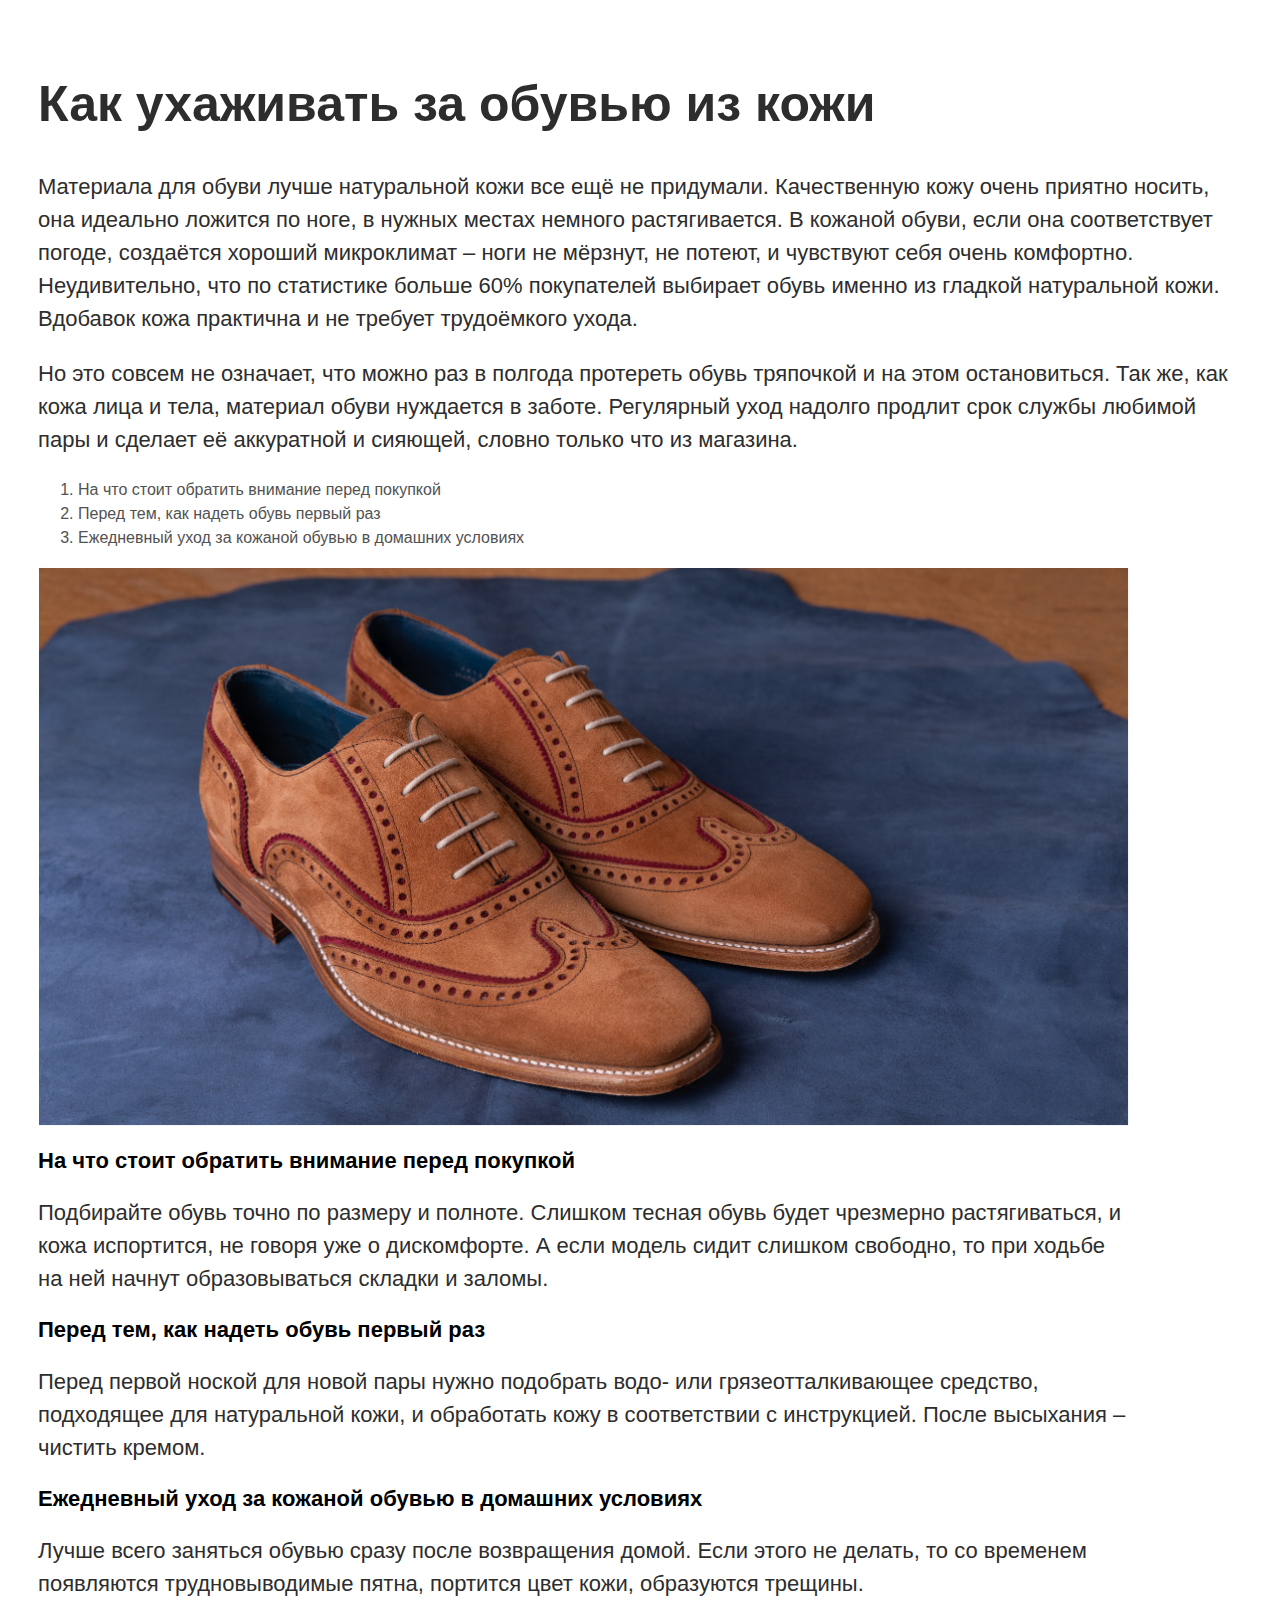
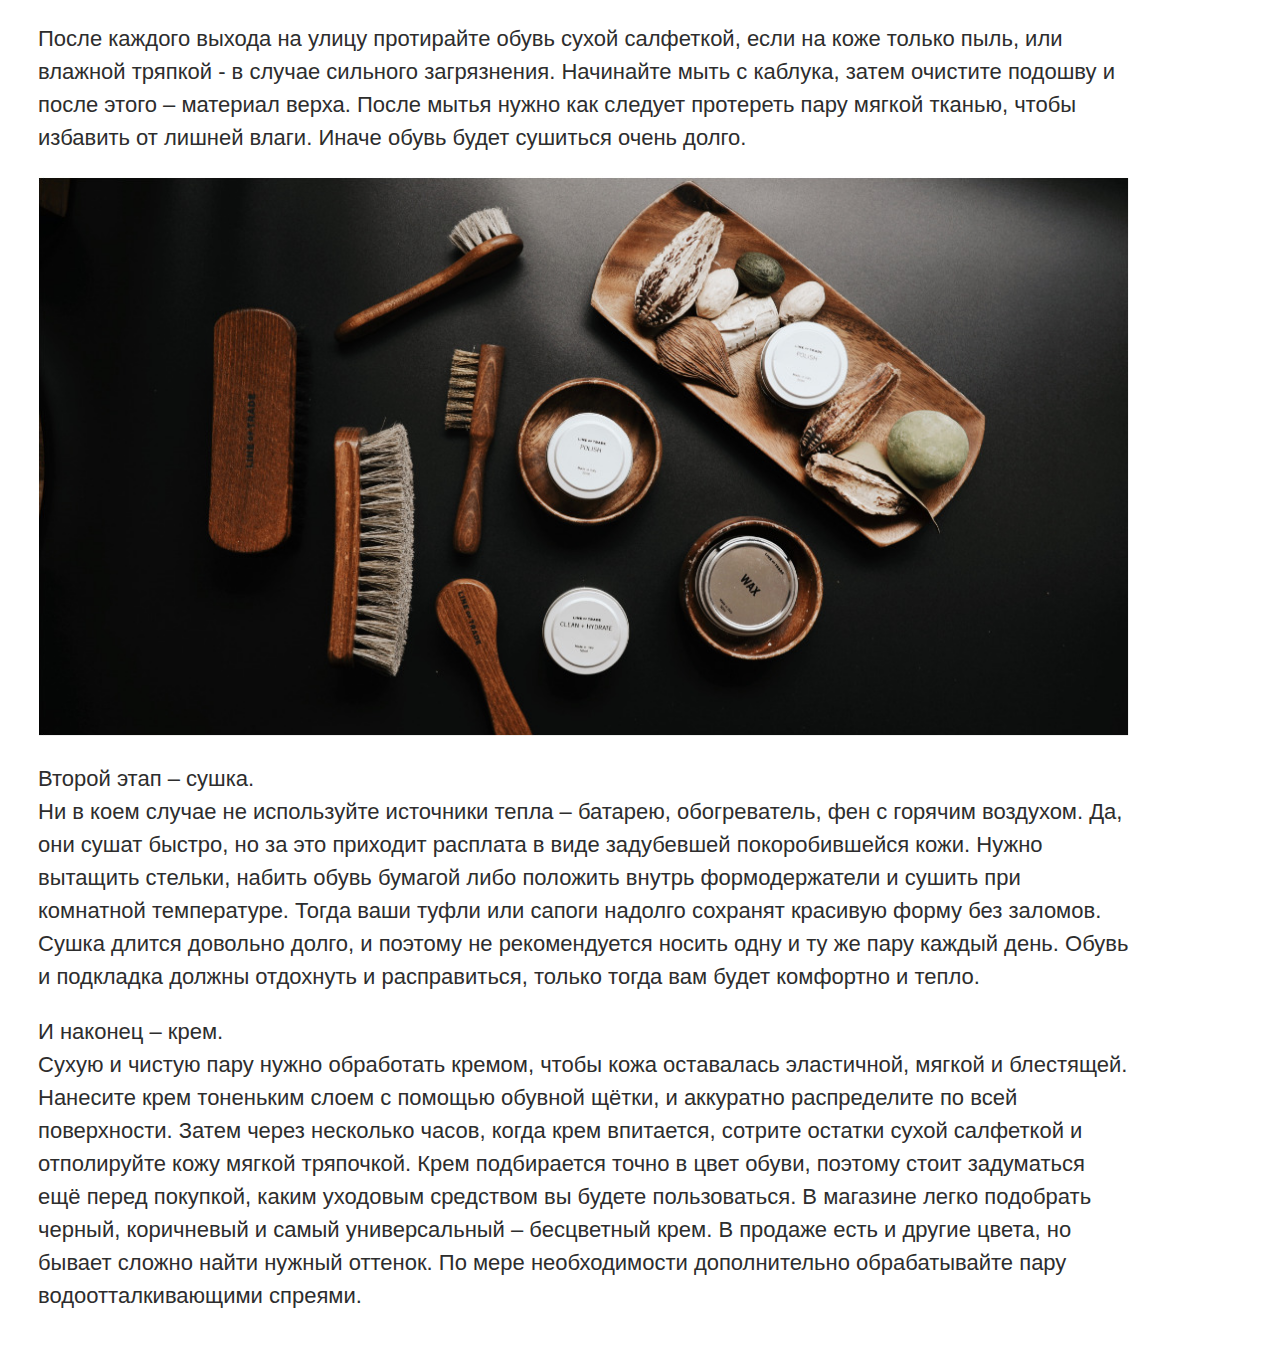
==== article.html @ 2ea7619c "init project" ====
<!DOCTYPE html>
<html lang="ru">
<head>
  <meta charset="UTF-8">
  <meta http-equiv="X-UA-Compatible" content="IE=edge">
  <meta name="viewport" content="width=device-width, initial-scale=1.0">
  <link rel="stylesheet" href="style.css">
  <title>ShopOnline</title>
</head>
<div class="wrapper">
  <body>
    <article>
      <h1>Как ухаживать за обувью из кожи</h1>
      <section>
        <p>Материала для обуви лучше натуральной кожи все ещё не придумали. Качественную кожу очень приятно носить, она идеально ложится по ноге, в нужных местах немного растягивается. В кожаной обуви, если она соответствует погоде, создаётся хороший микроклимат – ноги не мёрзнут, не потеют, и чувствуют себя очень комфортно. Неудивительно, что по статистике больше 60% покупателей выбирает обувь именно из гладкой натуральной кожи. Вдобавок кожа практична и не требует трудоёмкого ухода.</p>
        <p>Но это совсем не означает, что можно раз в полгода протереть обувь тряпочкой и на этом остановиться. Так же, как кожа лица и тела, материал обуви нуждается в заботе. Регулярный уход надолго продлит срок службы любимой пары и сделает её аккуратной и сияющей, словно только что из магазина.</p>
      </section>
      <section>
        <ol>
          <li>На что стоит обратить внимание перед покупкой</li>
          <li>Перед тем, как надеть обувь первый раз</li>
          <li>Ежедневный уход за кожаной обувью в домашних условиях</li>
        </ol>
        <img src="/img/Rectangle 5.jpg" alt="Обувь">
      </section>
      <div class="section">
        <section>
          <h2>На что стоит обратить внимание перед покупкой</h2>
          <p>Подбирайте обувь точно по размеру и полноте. Слишком тесная обувь будет чрезмерно растягиваться, и кожа испортится, не говоря уже о дискомфорте. А если модель сидит слишком свободно, то при ходьбе на ней начнут образовываться складки и заломы.</p>
        </section>
        <section>
          <h2>Перед тем, как надеть обувь первый раз</h2>
          <p>Перед первой ноской для новой пары нужно подобрать водо- или грязеотталкивающее средство, подходящее для натуральной кожи, и обработать кожу в соответствии с инструкцией. После высыхания – чистить кремом.</p>
        </section>
        <section>
          <h2>Ежедневный уход за кожаной обувью в домашних условиях</h2>
          <p>Лучше всего заняться обувью сразу после возвращения домой. Если этого не делать, то со временем появляются трудновыводимые пятна, портится цвет кожи, образуются трещины.</p>
          <p>После каждого выхода на улицу протирайте обувь сухой салфеткой, если на коже только пыль, или влажной тряпкой - в случае сильного загрязнения. Начинайте мыть с каблука, затем очистите подошву и после этого – материал верха. После мытья нужно как следует протереть пару мягкой тканью, чтобы избавить от лишней влаги. Иначе обувь будет сушиться очень долго.</p>
          <img src="/img/Rectangle 6.jpg" alt="Средства для ухода за обувью">
          <section>
            <p>Второй этап – сушка.
              <br> Ни в коем случае не используйте источники тепла – батарею, обогреватель, фен с горячим воздухом. Да, они сушат быстро, но за это приходит расплата в виде задубевшей покоробившейся кожи. Нужно вытащить стельки, набить обувь бумагой либо положить внутрь формодержатели и сушить при комнатной температуре. Тогда ваши туфли или сапоги надолго сохранят красивую форму без заломов. Сушка длится довольно долго, и поэтому не рекомендуется носить одну и ту же пару каждый день. Обувь и подкладка должны отдохнуть и расправиться, только тогда вам будет комфортно и тепло. </p>
            <p>И наконец – крем.
              <br> Сухую и чистую пару нужно обработать кремом, чтобы кожа оставалась эластичной, мягкой и блестящей. Нанесите крем тоненьким слоем с помощью обувной щётки, и аккуратно распределите по всей поверхности. Затем через несколько часов, когда крем впитается, сотрите остатки сухой салфеткой и отполируйте кожу мягкой тряпочкой. Крем подбирается точно в цвет обуви, поэтому стоит задуматься ещё перед покупкой, каким уходовым средством вы будете пользоваться. В магазине легко подобрать черный, коричневый и самый универсальный – бесцветный крем. В продаже есть и другие цвета, но бывает сложно найти нужный оттенок. По мере необходимости дополнительно обрабатывайте пару водоотталкивающими спреями.</p>
          </section>
        </section>
      </div>
    </article>
  </body>
</div>
</html>
---- style.css ----
body {
  font-family: Arial, Helvetica, sans-serif;
}

.wrapper {
  padding: 30px;
}

h1 {
  font-size: 50px;
  line-height: 65px;
  font-weight: 700;
  color: #2d2d2d;  
}

h2 {
  font-size: 22px;
}

p {
  font-size: 22px;
  line-height: 33px;
  font-weight: 400;
  color: #2d2d2d;  
}

ol, li {
  list-style-type: decimal;
  font-size: 16px;
  line-height: 24px;
  font-weight: 400;
  color: #525252;
}

img {
  height: 560px;
}

.section {
  width: 1095px;
}
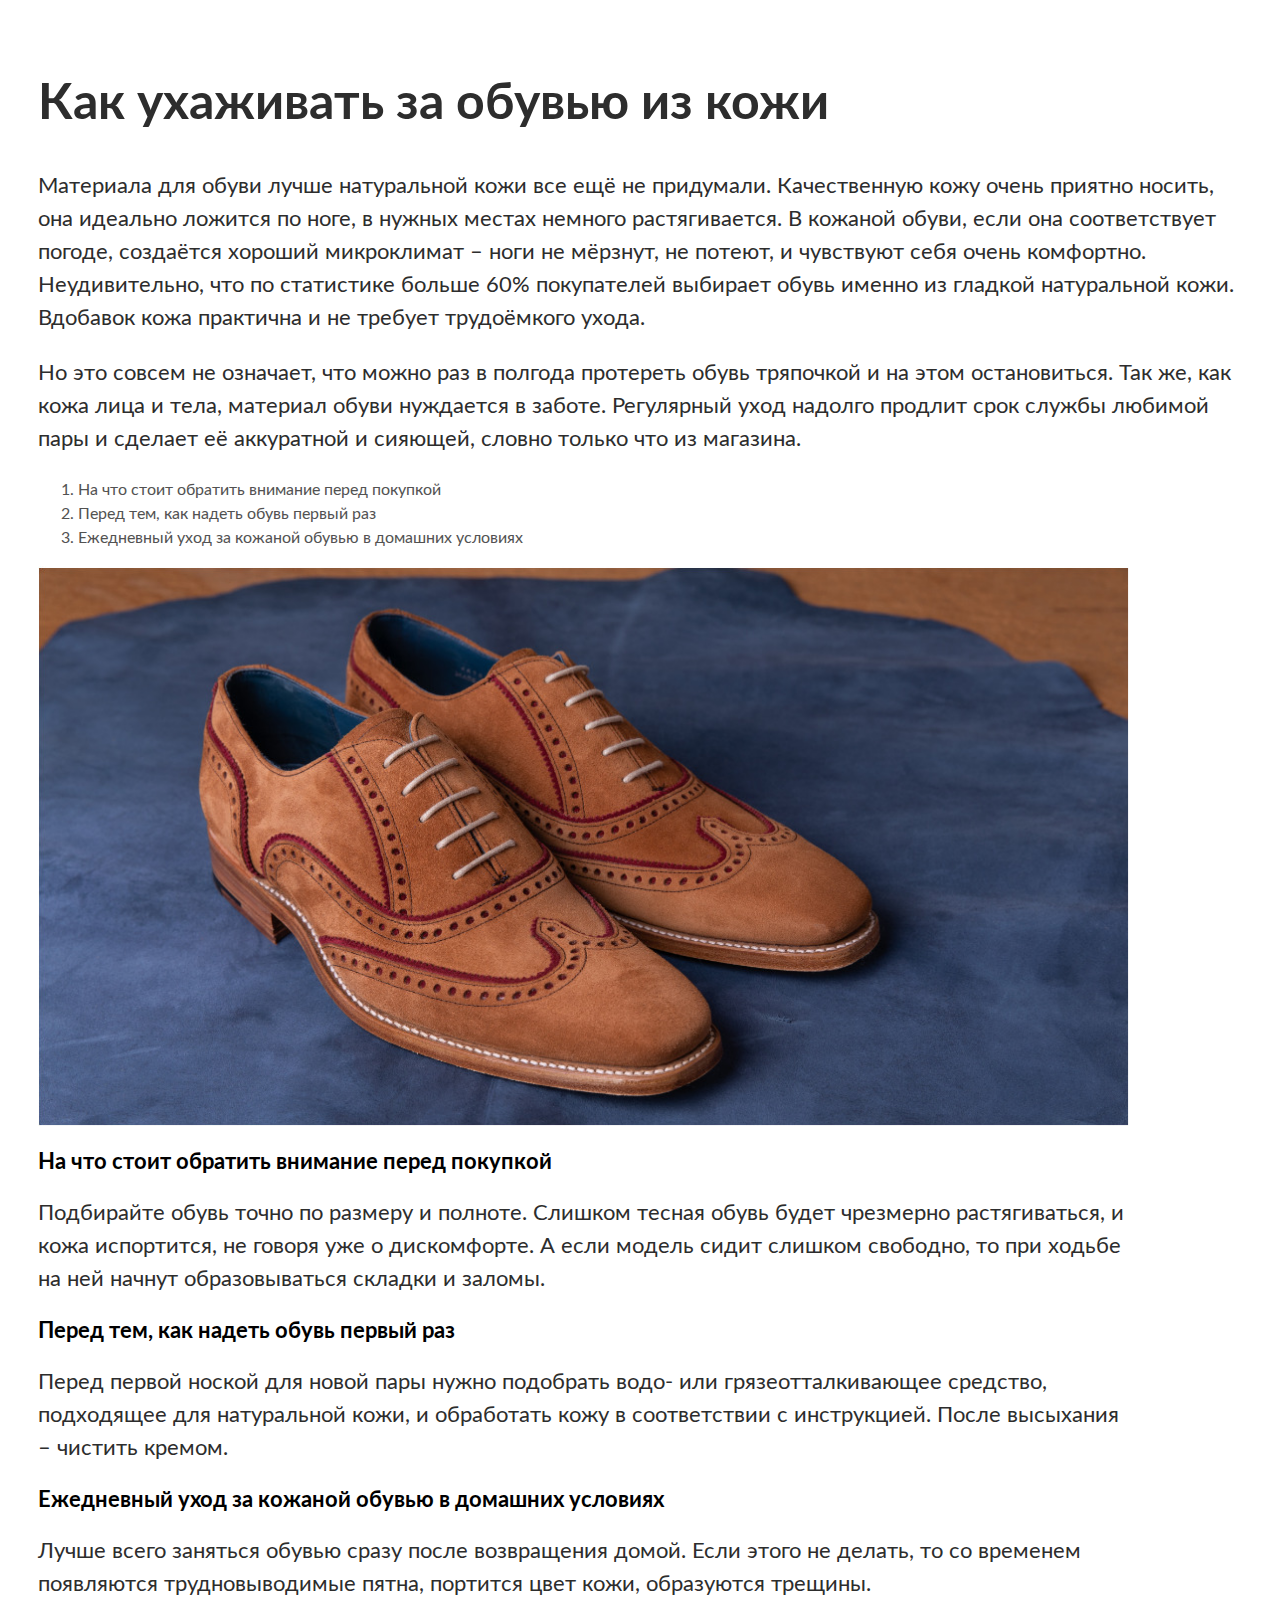
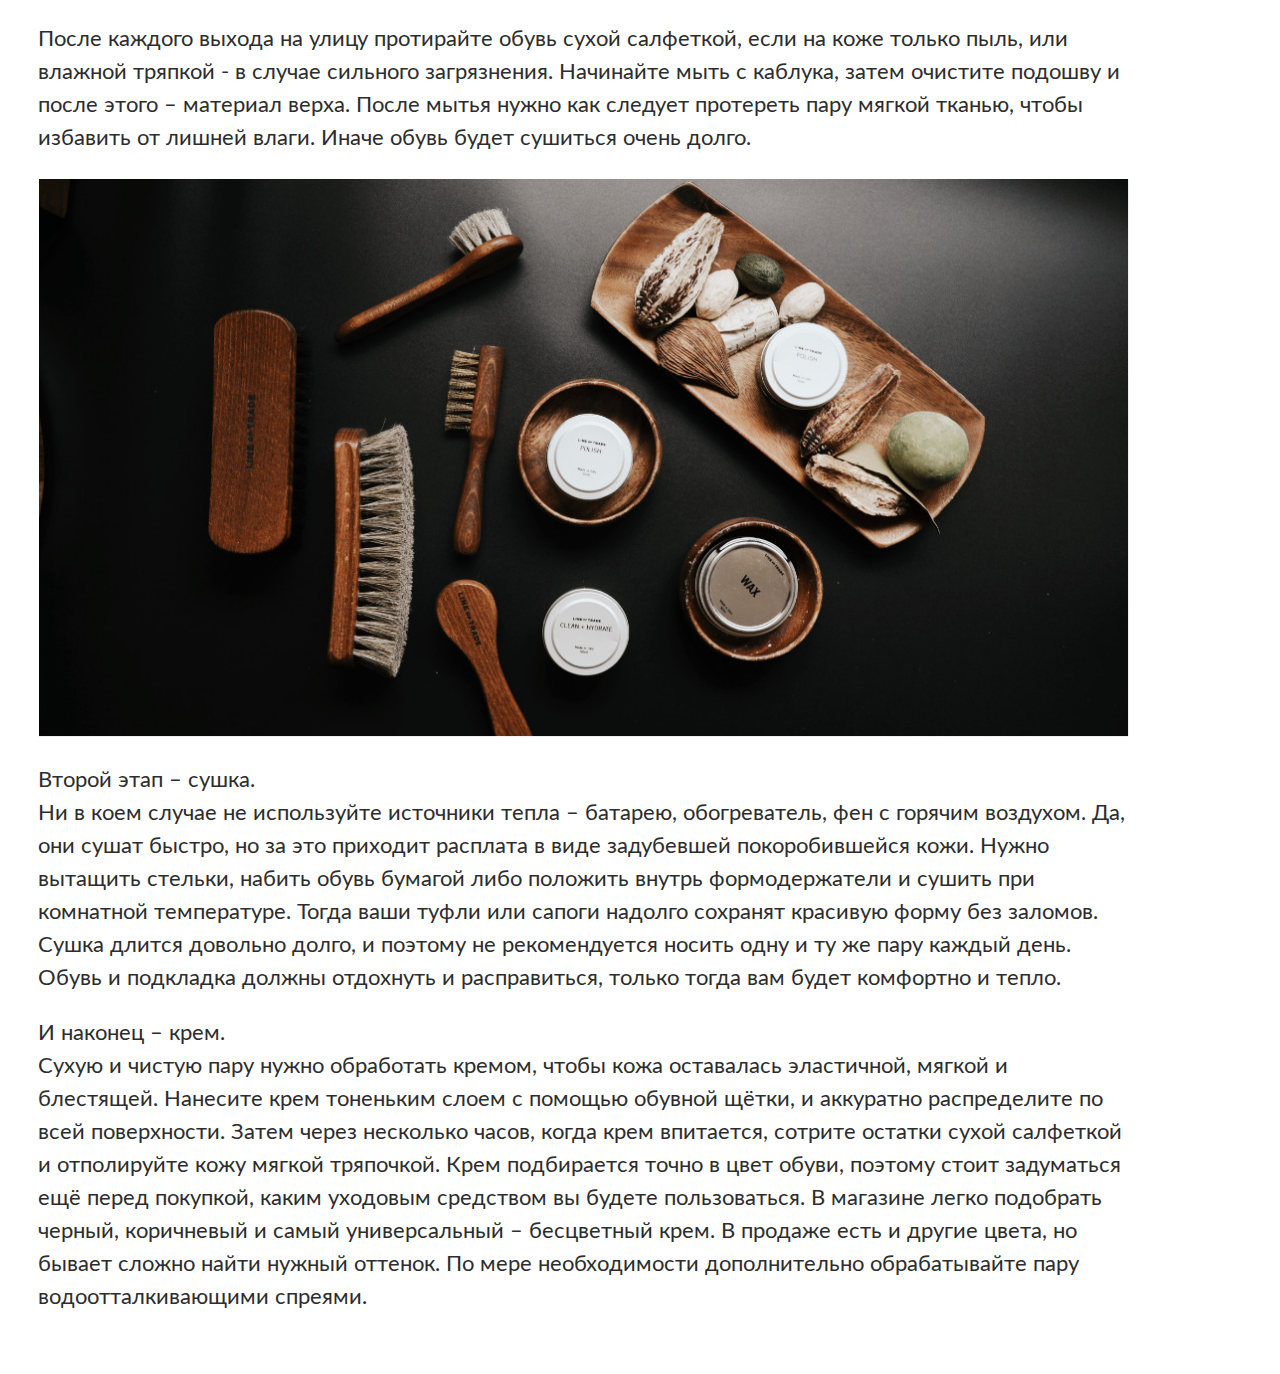
==== commit 478ff3ab: "add fonts" ====
--- a/article.html
+++ b/article.html
@@ -4,6 +4,10 @@
   <meta charset="UTF-8">
   <meta http-equiv="X-UA-Compatible" content="IE=edge">
   <meta name="viewport" content="width=device-width, initial-scale=1.0">
+
+  <link rel="preload" href="/fonts/lato-regular.woff2" as="font" type="font/woff2" crossorigin>
+  <link rel="preload" href="/fonts/lato-bold.woff2" as="font" type="font/woff2" crossorigin>
+
   <link rel="stylesheet" href="style.css">
   <title>ShopOnline</title>
 </head>
--- a/style.css
+++ b/style.css
@@ -1,5 +1,19 @@
+@font-face {
+  font-family: 'Lato';
+  src: local('Lato'), url(/fonts/lato-regular.woff2) format("woff2"), url(/fonts/lato-regular.woff) format("woff");
+  font-style: normal;
+  font-weight: 400;
+}
+
+@font-face {
+  font-family: 'Lato';
+  src: local('Lato'), url(/fonts/lato-bold.woff2) format("woff2"), url(/fonts/lato-bold.woff) format("woff");
+  font-style: normal;
+  font-weight: 700;
+}
+
 body {
-  font-family: Arial, Helvetica, sans-serif;
+  font-family: 'Lato', sans-serif;
 }
 
 .wrapper {
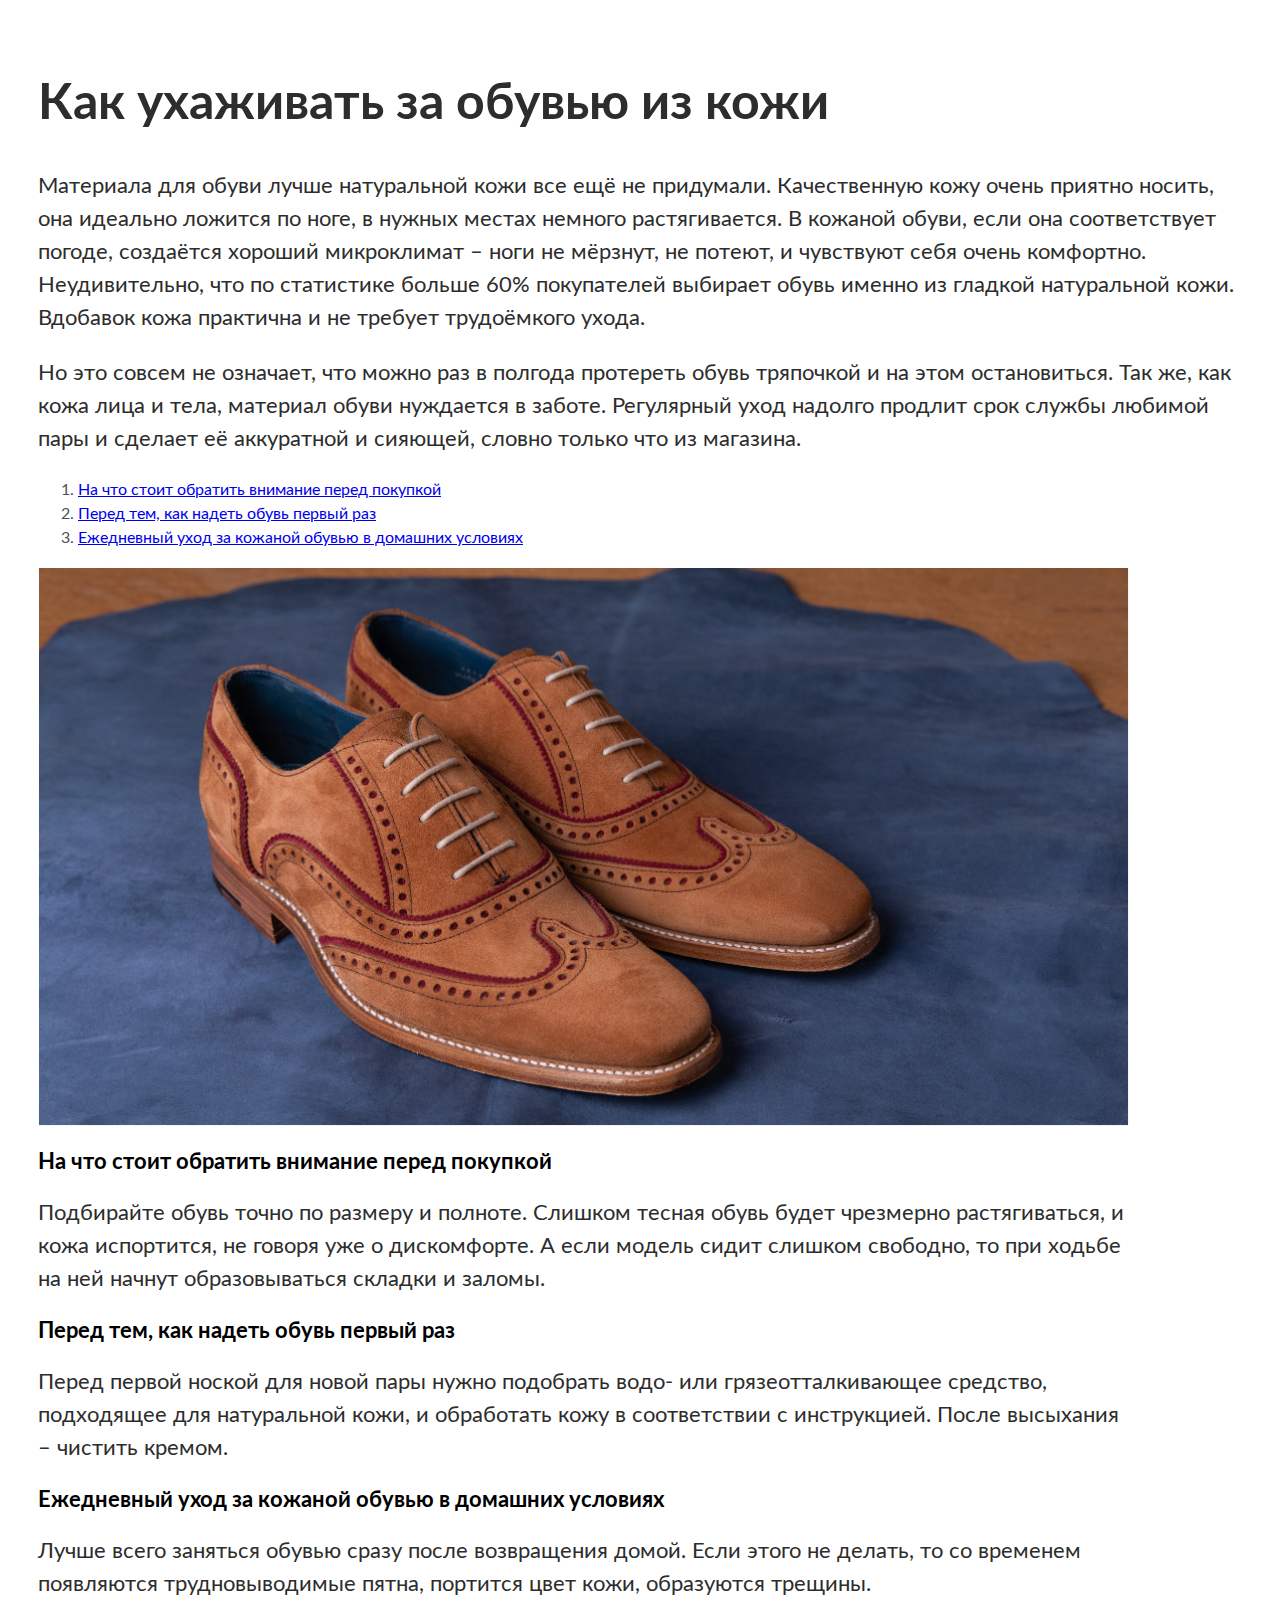
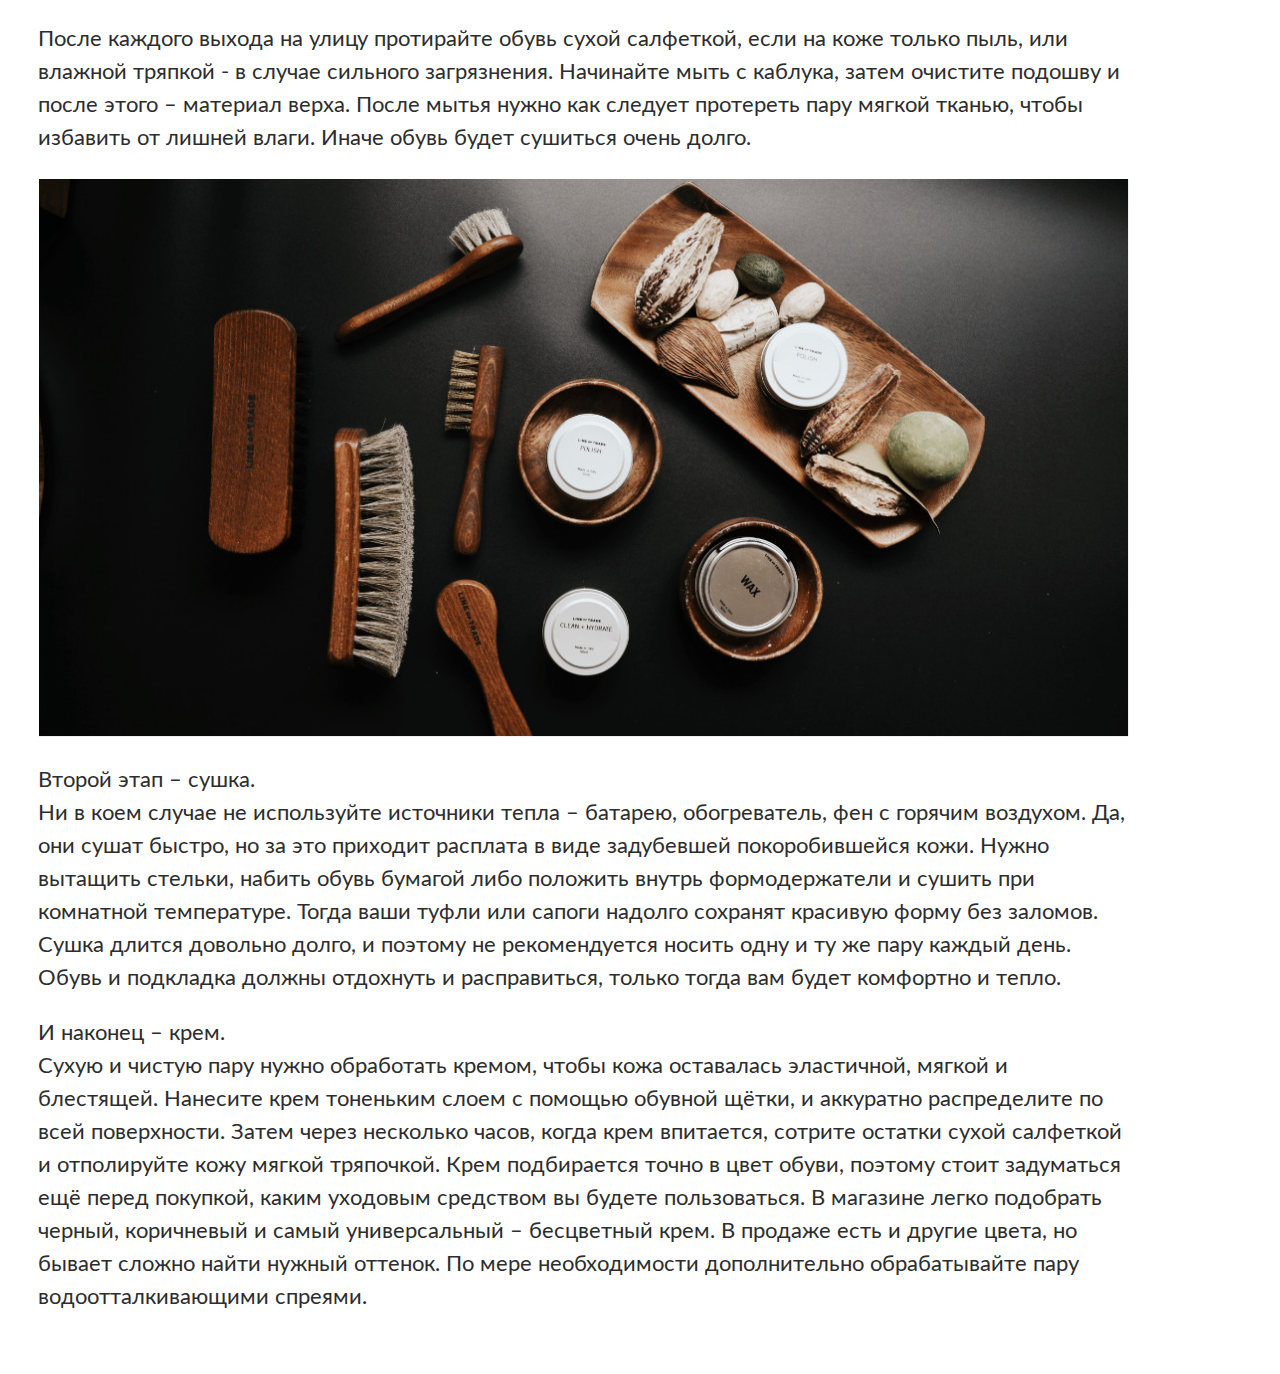
==== commit f3dd39bc: "edit links" ====
--- a/article.html
+++ b/article.html
@@ -4,10 +4,6 @@
   <meta charset="UTF-8">
   <meta http-equiv="X-UA-Compatible" content="IE=edge">
   <meta name="viewport" content="width=device-width, initial-scale=1.0">
-
-  <link rel="preload" href="/fonts/lato-regular.woff2" as="font" type="font/woff2" crossorigin>
-  <link rel="preload" href="/fonts/lato-bold.woff2" as="font" type="font/woff2" crossorigin>
-
   <link rel="stylesheet" href="style.css">
   <title>ShopOnline</title>
 </head>
@@ -15,38 +11,35 @@
   <body>
     <article>
       <h1>Как ухаживать за обувью из кожи</h1>
-      <section>
-        <p>Материала для обуви лучше натуральной кожи все ещё не придумали. Качественную кожу очень приятно носить, она идеально ложится по ноге, в нужных местах немного растягивается. В кожаной обуви, если она соответствует погоде, создаётся хороший микроклимат – ноги не мёрзнут, не потеют, и чувствуют себя очень комфортно. Неудивительно, что по статистике больше 60% покупателей выбирает обувь именно из гладкой натуральной кожи. Вдобавок кожа практична и не требует трудоёмкого ухода.</p>
-        <p>Но это совсем не означает, что можно раз в полгода протереть обувь тряпочкой и на этом остановиться. Так же, как кожа лица и тела, материал обуви нуждается в заботе. Регулярный уход надолго продлит срок службы любимой пары и сделает её аккуратной и сияющей, словно только что из магазина.</p>
-      </section>
-      <section>
+      <p>Материала для обуви лучше натуральной кожи все ещё не придумали. Качественную кожу очень приятно носить, она идеально ложится по ноге, в нужных местах немного растягивается. В кожаной обуви, если она соответствует погоде, создаётся хороший микроклимат – ноги не мёрзнут, не потеют, и чувствуют себя очень комфортно. Неудивительно, что по статистике больше 60% покупателей выбирает обувь именно из гладкой натуральной кожи. Вдобавок кожа практична и не требует трудоёмкого ухода.</p>
+      <p>Но это совсем не означает, что можно раз в полгода протереть обувь тряпочкой и на этом остановиться. Так же, как кожа лица и тела, материал обуви нуждается в заботе. Регулярный уход надолго продлит срок службы любимой пары и сделает её аккуратной и сияющей, словно только что из магазина.</p>
+      <nav>
         <ol>
-          <li>На что стоит обратить внимание перед покупкой</li>
-          <li>Перед тем, как надеть обувь первый раз</li>
-          <li>Ежедневный уход за кожаной обувью в домашних условиях</li>
+          <li><a href="#section">На что стоит обратить внимание перед покупкой</a></li>
+          <li><a href="#section_2">Перед тем, как надеть обувь первый раз</a></li>
+          <li><a href="#section_3">Ежедневный уход за кожаной обувью в домашних условиях</a></li>
         </ol>
         <img src="/img/Rectangle 5.jpg" alt="Обувь">
-      </section>
+      </nav>
       <div class="section">
-        <section>
+        <section id="section">
           <h2>На что стоит обратить внимание перед покупкой</h2>
           <p>Подбирайте обувь точно по размеру и полноте. Слишком тесная обувь будет чрезмерно растягиваться, и кожа испортится, не говоря уже о дискомфорте. А если модель сидит слишком свободно, то при ходьбе на ней начнут образовываться складки и заломы.</p>
         </section>
-        <section>
+        <section id="section_2">
           <h2>Перед тем, как надеть обувь первый раз</h2>
           <p>Перед первой ноской для новой пары нужно подобрать водо- или грязеотталкивающее средство, подходящее для натуральной кожи, и обработать кожу в соответствии с инструкцией. После высыхания – чистить кремом.</p>
         </section>
-        <section>
+        <section id="section_3">
           <h2>Ежедневный уход за кожаной обувью в домашних условиях</h2>
           <p>Лучше всего заняться обувью сразу после возвращения домой. Если этого не делать, то со временем появляются трудновыводимые пятна, портится цвет кожи, образуются трещины.</p>
           <p>После каждого выхода на улицу протирайте обувь сухой салфеткой, если на коже только пыль, или влажной тряпкой - в случае сильного загрязнения. Начинайте мыть с каблука, затем очистите подошву и после этого – материал верха. После мытья нужно как следует протереть пару мягкой тканью, чтобы избавить от лишней влаги. Иначе обувь будет сушиться очень долго.</p>
           <img src="/img/Rectangle 6.jpg" alt="Средства для ухода за обувью">
-          <section>
-            <p>Второй этап – сушка.
-              <br> Ни в коем случае не используйте источники тепла – батарею, обогреватель, фен с горячим воздухом. Да, они сушат быстро, но за это приходит расплата в виде задубевшей покоробившейся кожи. Нужно вытащить стельки, набить обувь бумагой либо положить внутрь формодержатели и сушить при комнатной температуре. Тогда ваши туфли или сапоги надолго сохранят красивую форму без заломов. Сушка длится довольно долго, и поэтому не рекомендуется носить одну и ту же пару каждый день. Обувь и подкладка должны отдохнуть и расправиться, только тогда вам будет комфортно и тепло. </p>
-            <p>И наконец – крем.
-              <br> Сухую и чистую пару нужно обработать кремом, чтобы кожа оставалась эластичной, мягкой и блестящей. Нанесите крем тоненьким слоем с помощью обувной щётки, и аккуратно распределите по всей поверхности. Затем через несколько часов, когда крем впитается, сотрите остатки сухой салфеткой и отполируйте кожу мягкой тряпочкой. Крем подбирается точно в цвет обуви, поэтому стоит задуматься ещё перед покупкой, каким уходовым средством вы будете пользоваться. В магазине легко подобрать черный, коричневый и самый универсальный – бесцветный крем. В продаже есть и другие цвета, но бывает сложно найти нужный оттенок. По мере необходимости дополнительно обрабатывайте пару водоотталкивающими спреями.</p>
-          </section>
+        </section>
+        <p>Второй этап – сушка.
+          <br> Ни в коем случае не используйте источники тепла – батарею, обогреватель, фен с горячим воздухом. Да, они сушат быстро, но за это приходит расплата в виде задубевшей покоробившейся кожи. Нужно вытащить стельки, набить обувь бумагой либо положить внутрь формодержатели и сушить при комнатной температуре. Тогда ваши туфли или сапоги надолго сохранят красивую форму без заломов. Сушка длится довольно долго, и поэтому не рекомендуется носить одну и ту же пару каждый день. Обувь и подкладка должны отдохнуть и расправиться, только тогда вам будет комфортно и тепло. </p>
+        <p>И наконец – крем.
+          <br> Сухую и чистую пару нужно обработать кремом, чтобы кожа оставалась эластичной, мягкой и блестящей. Нанесите крем тоненьким слоем с помощью обувной щётки, и аккуратно распределите по всей поверхности. Затем через несколько часов, когда крем впитается, сотрите остатки сухой салфеткой и отполируйте кожу мягкой тряпочкой. Крем подбирается точно в цвет обуви, поэтому стоит задуматься ещё перед покупкой, каким уходовым средством вы будете пользоваться. В магазине легко подобрать черный, коричневый и самый универсальный – бесцветный крем. В продаже есть и другие цвета, но бывает сложно найти нужный оттенок. По мере необходимости дополнительно обрабатывайте пару водоотталкивающими спреями.</p>
         </section>
       </div>
     </article>
